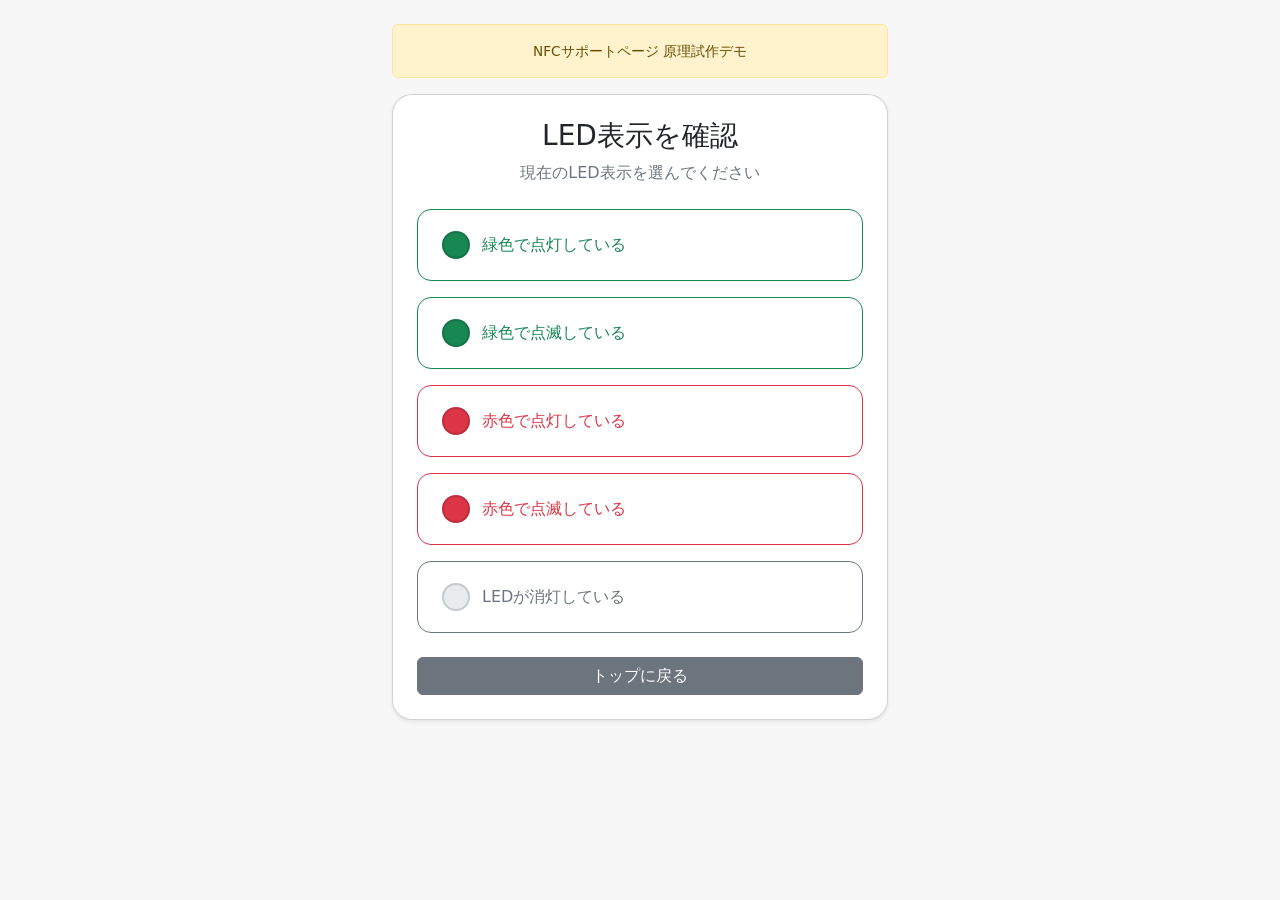
==== led-status.html @ 0f10dd25 "Add LED status selection page This HTML file provides a user interface for displaying LED status wit" ====
<!DOCTYPE html>
<html lang="ja">

<head>
  <meta charset="UTF-8">
  <meta name="viewport" content="width=device-width, initial-scale=1">

  <title>LED表示確認</title>

  <link
    href="https://cdn.jsdelivr.net/npm/bootstrap@5.3.3/dist/css/bootstrap.min.css"
    rel="stylesheet"
  >

  <link rel="stylesheet" href="style.css">
</head>

<body>

  <main class="container py-4 support-container">

    <div class="alert alert-warning text-center demo-label" role="alert">
      NFCサポートページ 原理試作デモ
    </div>

    <div class="card shadow-sm main-card">
      <div class="card-body p-4">

        <h1 class="h3 text-center mb-2">LED表示を確認</h1>

        <p class="text-center text-secondary mb-4">
          現在のLED表示を選んでください
        </p>

        <div class="d-grid gap-3">

          <a href="#" class="btn btn-outline-success status-button d-flex align-items-center justify-content-start px-4">
            <span class="led led-green"></span>
            緑色で点灯している
          </a>

          <a href="#" class="btn btn-outline-success status-button d-flex align-items-center justify-content-start px-4">
            <span class="led led-green blink"></span>
            緑色で点滅している
          </a>

          <a href="#" class="btn btn-outline-danger status-button d-flex align-items-center justify-content-start px-4">
            <span class="led led-red"></span>
            赤色で点灯している
          </a>

          <a href="#" class="btn btn-outline-danger status-button d-flex align-items-center justify-content-start px-4">
            <span class="led led-red blink"></span>
            赤色で点滅している
          </a>

          <a href="#" class="btn btn-outline-secondary status-button d-flex align-items-center justify-content-start px-4">
            <span class="led led-off"></span>
            LEDが消灯している
          </a>

        </div>

        <div class="d-grid mt-4">
          <a href="index.html" class="btn btn-secondary">
            トップに戻る
          </a>
        </div>

      </div>
    </div>

  </main>

</body>
</html>
---- style.css ----
body {
  background-color: #f7f7f7;
}

.support-container {
  max-width: 520px;
}

.main-card {
  border-radius: 20px;
}

.menu-button {
  min-height: 64px;
  font-size: 1.05rem;
  font-weight: 600;
  border-radius: 14px;
}

.demo-label {
  font-size: 0.85rem;
}

.led {
  display: inline-block;
  width: 28px;
  height: 28px;
  border-radius: 50%;
  margin-right: 12px;
  border: 2px solid rgba(0, 0, 0, 0.15);
  vertical-align: middle;
}

.led-red {
  background-color: #dc3545;
}

.led-green {
  background-color: #198754;
}

.led-off {
  background-color: #e9ecef;
}

.blink {
  animation: blink-animation 1s infinite;
}

@keyframes blink-animation {
  0%, 49% {
    opacity: 1;
  }

  50%, 100% {
    opacity: 0.15;
  }
}

.status-button {
  min-height: 72px;
  font-size: 1rem;
  border-radius: 14px;
}
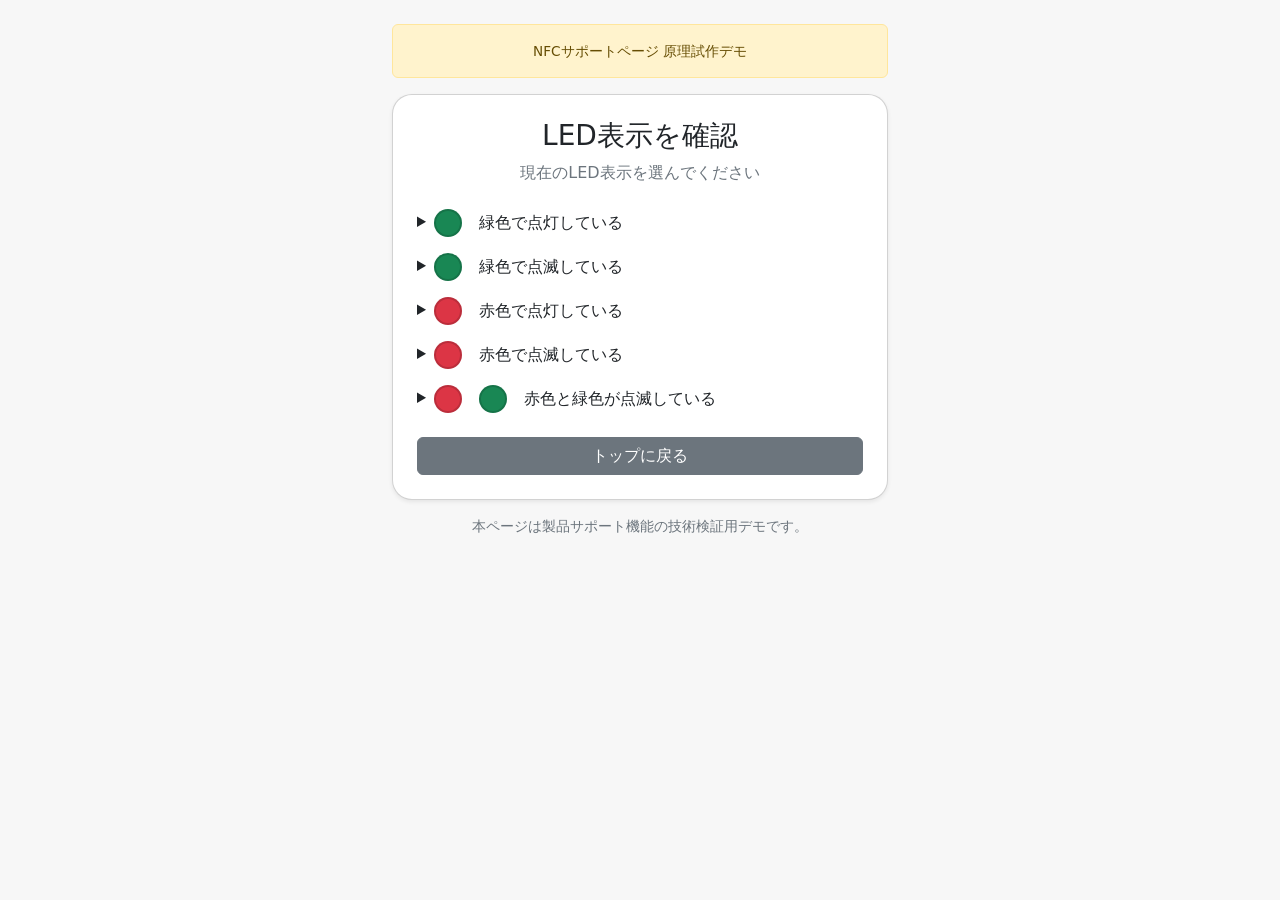
==== commit aa943cb6: "Update title and enhance LED status descriptions" ====
--- a/led-status.html
+++ b/led-status.html
@@ -5,7 +5,7 @@
   <meta charset="UTF-8">
   <meta name="viewport" content="width=device-width, initial-scale=1">
 
-  <title>LED表示確認</title>
+  <title>LED表示確認｜軟水器サポート</title>
 
   <link
     href="https://cdn.jsdelivr.net/npm/bootstrap@5.3.3/dist/css/bootstrap.min.css"
@@ -32,34 +32,147 @@
           現在のLED表示を選んでください
         </p>
 
-        <div class="d-grid gap-3">
-
-          <a href="#" class="btn btn-outline-success status-button d-flex align-items-center justify-content-start px-4">
+        <!-- 緑点灯 -->
+        <details class="status-panel mb-3">
+          <summary class="status-summary status-green">
             <span class="led led-green"></span>
             緑色で点灯している
-          </a>
+          </summary>
 
-          <a href="#" class="btn btn-outline-success status-button d-flex align-items-center justify-content-start px-4">
+          <div class="status-content">
+            <h2 class="h5">エラーが発生しています</h2>
+
+            <p>
+              本体のボタンを押して、リセットしてください。
+            </p>
+
+            <div class="alert alert-secondary mb-3">
+              リセット後も同じ表示が続く場合は、取扱説明書を確認するか、
+              サービス窓口へお問い合わせください。
+            </div>
+
+            <div class="d-grid gap-2">
+              <a href="#" class="btn btn-outline-secondary">
+                取扱説明書を見る
+              </a>
+
+              <a href="#" class="btn btn-outline-dark">
+                お問い合わせ
+              </a>
+            </div>
+          </div>
+        </details>
+
+        <!-- 緑点滅 -->
+        <details class="status-panel mb-3">
+          <summary class="status-summary status-green">
             <span class="led led-green blink"></span>
             緑色で点滅している
-          </a>
+          </summary>
 
-          <a href="#" class="btn btn-outline-danger status-button d-flex align-items-center justify-content-start px-4">
+          <div class="status-content">
+            <h2 class="h5">再生動作中です</h2>
+
+            <p>
+              軟水器が再生動作を行っています。
+              通常は約15分で完了します。
+            </p>
+
+            <div class="alert alert-success mb-0">
+              故障ではありません。完了するまでそのままお待ちください。
+            </div>
+          </div>
+        </details>
+
+        <!-- 赤点灯 -->
+        <details class="status-panel mb-3">
+          <summary class="status-summary status-red">
             <span class="led led-red"></span>
             赤色で点灯している
-          </a>
+          </summary>
 
-          <a href="#" class="btn btn-outline-danger status-button d-flex align-items-center justify-content-start px-4">
+          <div class="status-content">
+            <h2 class="h5">電池交換が必要です</h2>
+
+            <p>
+              本体の電池を新しいものに交換してください。
+            </p>
+
+            <div class="d-grid gap-2">
+              <a href="#" class="btn btn-primary">
+                電池交換方法を見る
+              </a>
+
+              <a href="#" class="btn btn-outline-secondary">
+                取扱説明書を見る
+              </a>
+            </div>
+          </div>
+        </details>
+
+        <!-- 赤点滅 -->
+        <details class="status-panel mb-3">
+          <summary class="status-summary status-red">
             <span class="led led-red blink"></span>
             赤色で点滅している
-          </a>
+          </summary>
 
-          <a href="#" class="btn btn-outline-secondary status-button d-flex align-items-center justify-content-start px-4">
-            <span class="led led-off"></span>
-            LEDが消灯している
-          </a>
+          <div class="status-content">
+            <h2 class="h5">再生時期のお知らせです</h2>
 
-        </div>
+            <p>
+              シャワーの使用を停止してから約1時間後に、自動で再生を開始します。
+            </p>
+
+            <p>
+              本体のボタンを押すことで、手動再生を行うこともできます。
+            </p>
+
+            <div class="d-grid gap-2">
+              <a href="#" class="btn btn-primary">
+                再生方法を動画で見る
+              </a>
+
+              <a
+                href="https://www.housetec.shop/view/item/000000002078?category_page_id=ct19"
+                class="btn btn-outline-primary"
+                target="_blank"
+                rel="noopener noreferrer"
+              >
+                補充用造粒塩を購入する
+              </a>
+            </div>
+          </div>
+        </details>
+
+        <!-- 赤緑点滅 -->
+        <details class="status-panel mb-3">
+          <summary class="status-summary status-mixed">
+            <span class="dual-led">
+              <span class="led led-red alternate-red"></span>
+              <span class="led led-green alternate-green"></span>
+            </span>
+            赤色と緑色が点滅している
+          </summary>
+
+          <div class="status-content">
+            <h2 class="h5">再生後、1回目の捨て水動作です</h2>
+
+            <p>
+              再生後の最初の通水では、排出水に塩水が混ざることがあります。
+            </p>
+
+            <div class="alert alert-warning mb-3">
+              表示が終了するまで、排出水の状態に注意してください。
+            </div>
+
+            <div class="d-grid">
+              <a href="#" class="btn btn-outline-secondary">
+                取扱説明書を見る
+              </a>
+            </div>
+          </div>
+        </details>
 
         <div class="d-grid mt-4">
           <a href="index.html" class="btn btn-secondary">
@@ -70,6 +183,10 @@
       </div>
     </div>
 
+    <p class="text-center text-secondary small mt-3">
+      本ページは製品サポート機能の技術検証用デモです。
+    </p>
+
   </main>
 
 </body>
